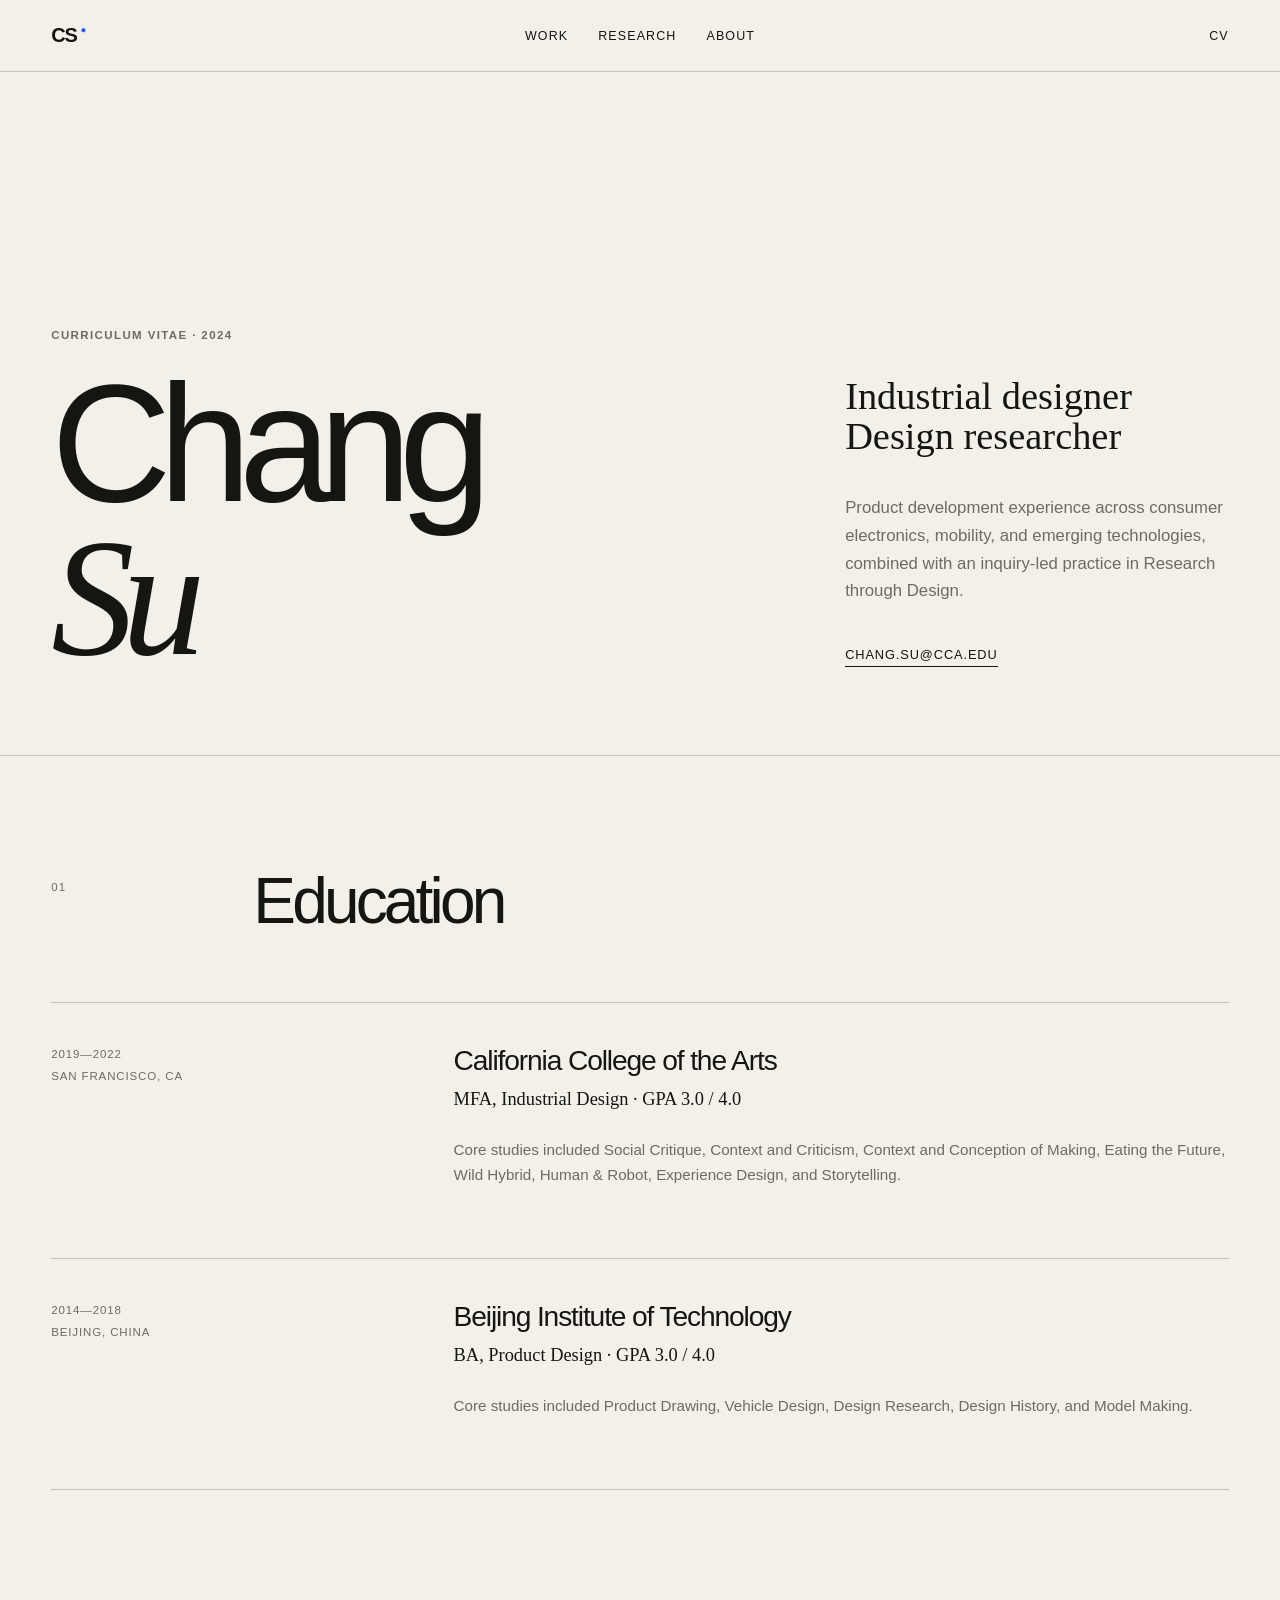
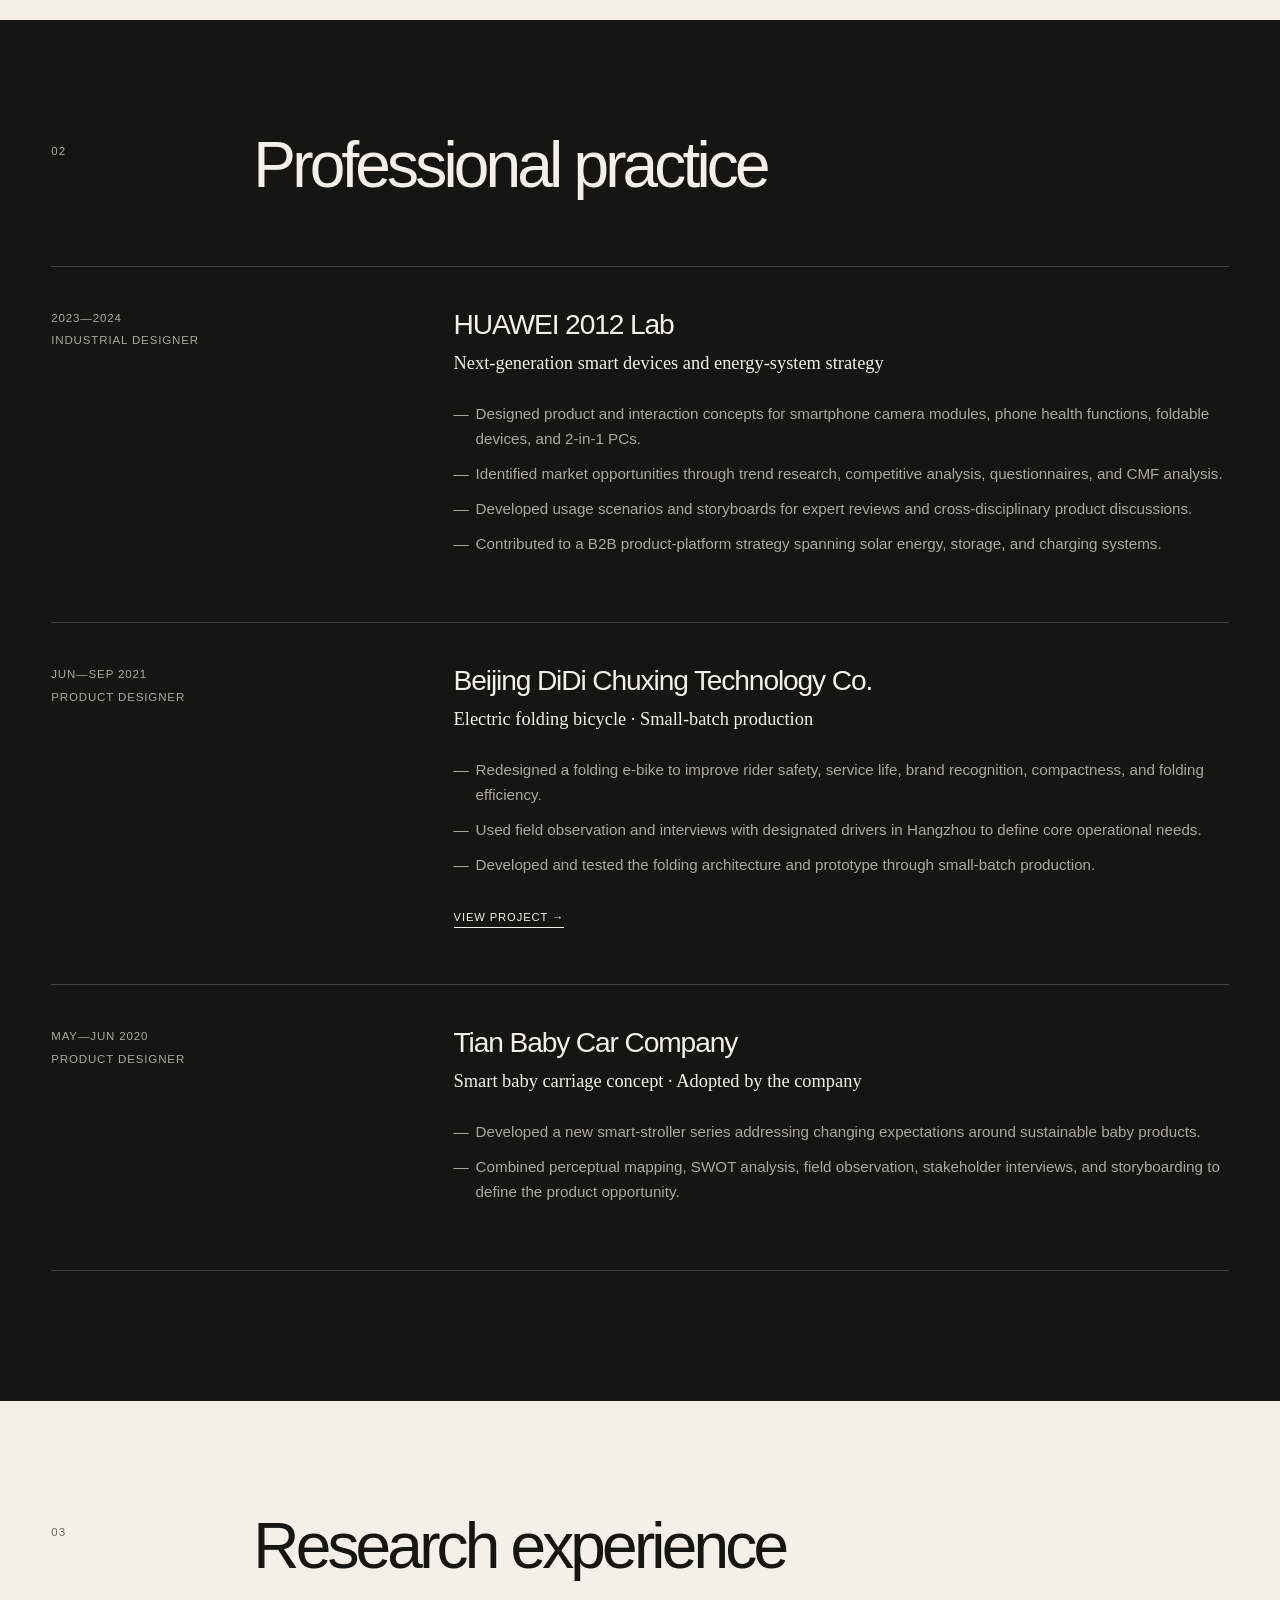
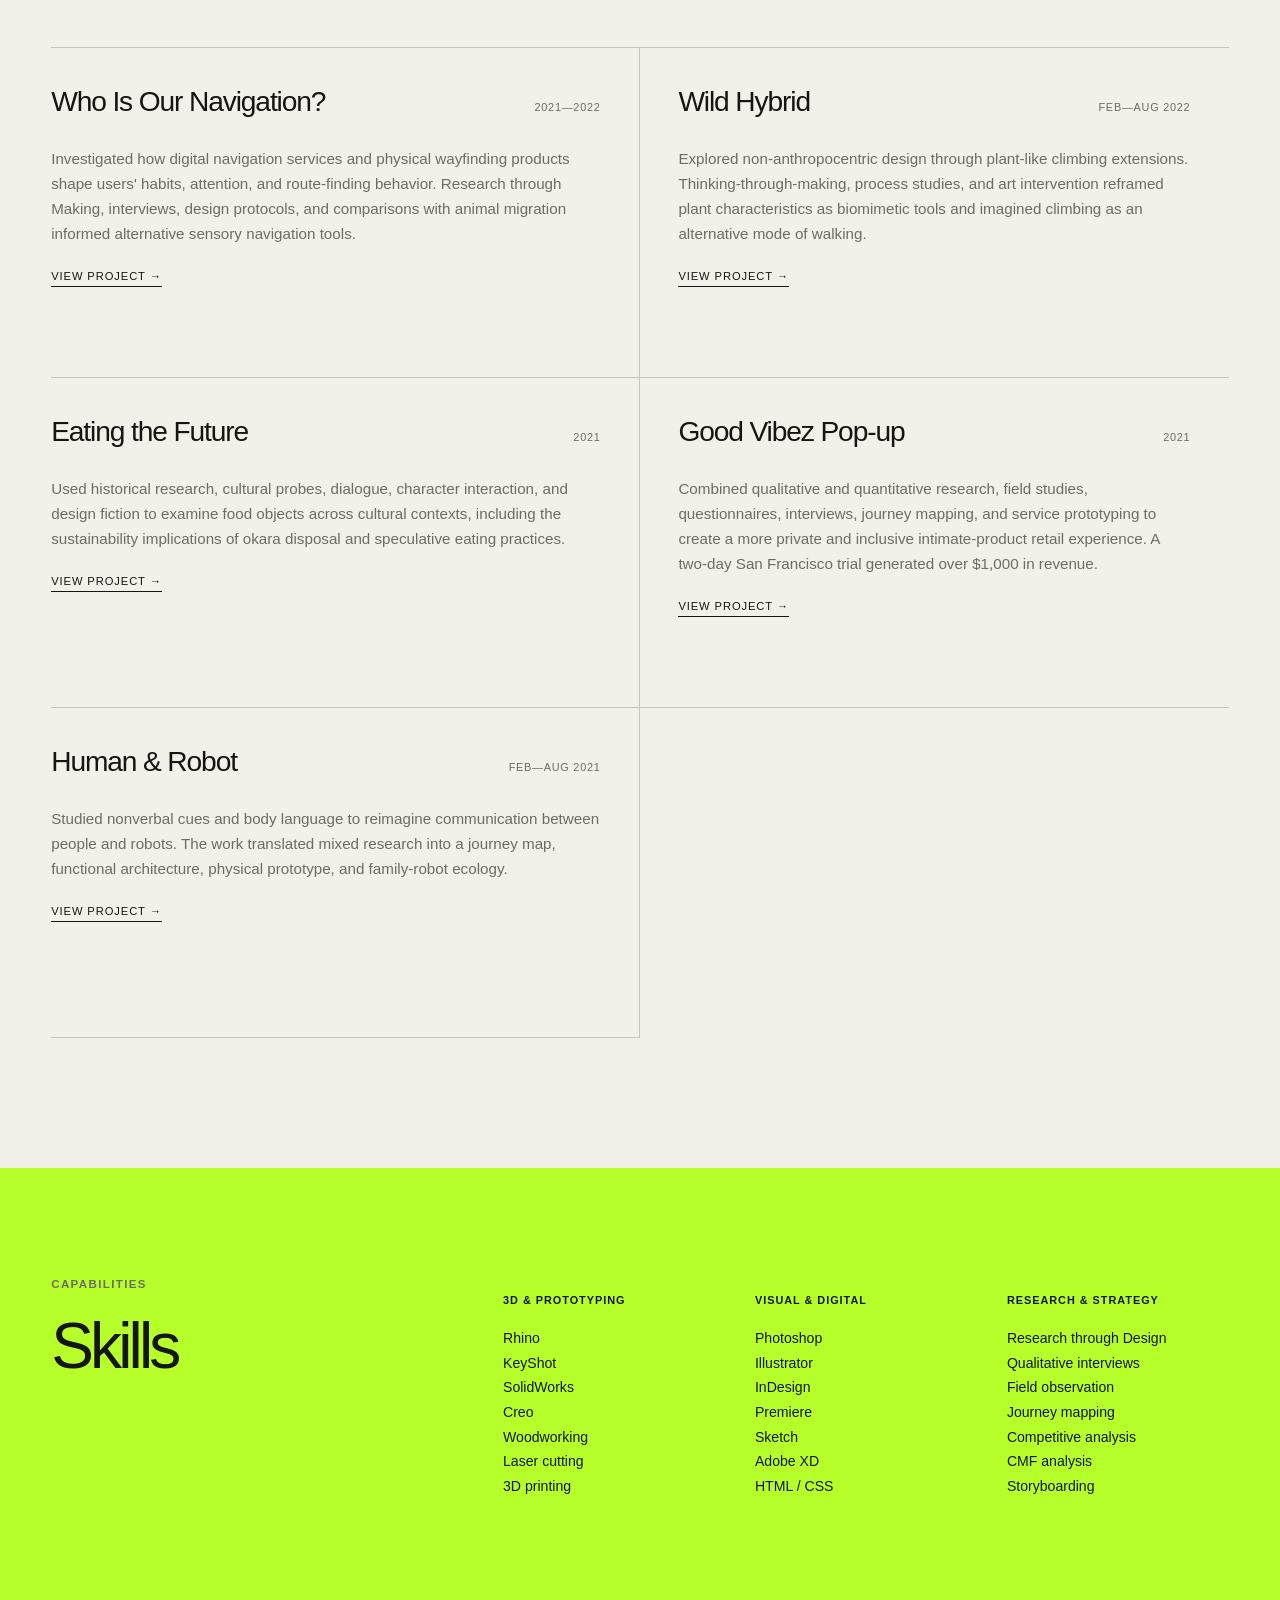
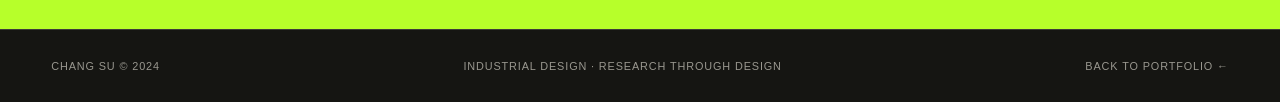
==== cv.html @ 05074316 "Add portfolio CV page" ====
<!doctype html>
<html lang="en">
  <head>
    <meta charset="UTF-8" />
    <meta name="viewport" content="width=device-width, initial-scale=1.0" />
    <meta name="description" content="Curriculum vitae of Chang Su, an industrial designer and design researcher working across emerging technology, product systems, and research through design." />
    <title>CV — Chang Su</title>
    <link rel="stylesheet" href="styles.css" />
    <link rel="stylesheet" href="cv.css" />
  </head>
  <body class="cv-page">
    <header class="site-header">
      <a class="wordmark" href="index.html" aria-label="Chang Su, home">CS<span class="dot">●</span></a>
      <nav aria-label="Main navigation">
        <a href="index.html#work">Work</a>
        <a href="index.html#research">Research</a>
        <a href="index.html#about">About</a>
      </nav>
      <a class="header-link" href="cv.html" aria-current="page">CV</a>
    </header>

    <main class="cv-main">
      <section class="cv-intro" aria-labelledby="cv-title">
        <div>
          <p class="eyebrow">Curriculum vitae · 2024</p>
          <h1 id="cv-title">Chang<br /><em>Su</em></h1>
        </div>
        <div class="cv-profile">
          <p class="cv-role">Industrial designer<br />Design researcher</p>
          <p>Product development experience across consumer electronics, mobility, and emerging technologies, combined with an inquiry-led practice in Research through Design.</p>
          <a class="text-link" href="mailto:chang.su@cca.edu">chang.su@cca.edu</a>
        </div>
      </section>

      <section class="cv-section" aria-labelledby="education-title">
        <header class="cv-section-heading">
          <p class="cv-index">01</p>
          <h2 id="education-title">Education</h2>
        </header>
        <div class="cv-list">
          <article class="cv-entry">
            <div class="cv-entry-meta">
              <p>2019—2022</p>
              <p>San Francisco, CA</p>
            </div>
            <div class="cv-entry-body">
              <h3>California College of the Arts</h3>
              <p class="cv-position">MFA, Industrial Design · GPA 3.0 / 4.0</p>
              <p>Core studies included Social Critique, Context and Criticism, Context and Conception of Making, Eating the Future, Wild Hybrid, Human &amp; Robot, Experience Design, and Storytelling.</p>
            </div>
          </article>

          <article class="cv-entry">
            <div class="cv-entry-meta">
              <p>2014—2018</p>
              <p>Beijing, China</p>
            </div>
            <div class="cv-entry-body">
              <h3>Beijing Institute of Technology</h3>
              <p class="cv-position">BA, Product Design · GPA 3.0 / 4.0</p>
              <p>Core studies included Product Drawing, Vehicle Design, Design Research, Design History, and Model Making.</p>
            </div>
          </article>
        </div>
      </section>

      <section class="cv-section cv-section-dark" aria-labelledby="practice-title">
        <header class="cv-section-heading">
          <p class="cv-index">02</p>
          <h2 id="practice-title">Professional practice</h2>
        </header>
        <div class="cv-list">
          <article class="cv-entry">
            <div class="cv-entry-meta">
              <p>2023—2024</p>
              <p>Industrial Designer</p>
            </div>
            <div class="cv-entry-body">
              <h3>HUAWEI 2012 Lab</h3>
              <p class="cv-position">Next-generation smart devices and energy-system strategy</p>
              <ul>
                <li>Designed product and interaction concepts for smartphone camera modules, phone health functions, foldable devices, and 2-in-1 PCs.</li>
                <li>Identified market opportunities through trend research, competitive analysis, questionnaires, and CMF analysis.</li>
                <li>Developed usage scenarios and storyboards for expert reviews and cross-disciplinary product discussions.</li>
                <li>Contributed to a B2B product-platform strategy spanning solar energy, storage, and charging systems.</li>
              </ul>
            </div>
          </article>

          <article class="cv-entry">
            <div class="cv-entry-meta">
              <p>Jun—Sep 2021</p>
              <p>Product Designer</p>
            </div>
            <div class="cv-entry-body">
              <h3>Beijing DiDi Chuxing Technology Co.</h3>
              <p class="cv-position">Electric folding bicycle · Small-batch production</p>
              <ul>
                <li>Redesigned a folding e-bike to improve rider safety, service life, brand recognition, compactness, and folding efficiency.</li>
                <li>Used field observation and interviews with designated drivers in Hangzhou to define core operational needs.</li>
                <li>Developed and tested the folding architecture and prototype through small-batch production.</li>
              </ul>
              <a class="cv-project-link" href="project.html?project=didi">View project →</a>
            </div>
          </article>

          <article class="cv-entry">
            <div class="cv-entry-meta">
              <p>May—Jun 2020</p>
              <p>Product Designer</p>
            </div>
            <div class="cv-entry-body">
              <h3>Tian Baby Car Company</h3>
              <p class="cv-position">Smart baby carriage concept · Adopted by the company</p>
              <ul>
                <li>Developed a new smart-stroller series addressing changing expectations around sustainable baby products.</li>
                <li>Combined perceptual mapping, SWOT analysis, field observation, stakeholder interviews, and storyboarding to define the product opportunity.</li>
              </ul>
            </div>
          </article>
        </div>
      </section>

      <section class="cv-section" aria-labelledby="research-experience-title">
        <header class="cv-section-heading">
          <p class="cv-index">03</p>
          <h2 id="research-experience-title">Research experience</h2>
        </header>
        <div class="cv-projects">
          <article>
            <div class="cv-project-top"><h3>Who Is Our Navigation?</h3><p>2021—2022</p></div>
            <p>Investigated how digital navigation services and physical wayfinding products shape users' habits, attention, and route-finding behavior. Research through Making, interviews, design protocols, and comparisons with animal migration informed alternative sensory navigation tools.</p>
            <a class="cv-project-link" href="project.html?project=navigation">View project →</a>
          </article>
          <article>
            <div class="cv-project-top"><h3>Wild Hybrid</h3><p>Feb—Aug 2022</p></div>
            <p>Explored non-anthropocentric design through plant-like climbing extensions. Thinking-through-making, process studies, and art intervention reframed plant characteristics as biomimetic tools and imagined climbing as an alternative mode of walking.</p>
            <a class="cv-project-link" href="project.html?project=wild-hybrid">View project →</a>
          </article>
          <article>
            <div class="cv-project-top"><h3>Eating the Future</h3><p>2021</p></div>
            <p>Used historical research, cultural probes, dialogue, character interaction, and design fiction to examine food objects across cultural contexts, including the sustainability implications of okara disposal and speculative eating practices.</p>
            <a class="cv-project-link" href="project.html?project=eating-future">View project →</a>
          </article>
          <article>
            <div class="cv-project-top"><h3>Good Vibez Pop-up</h3><p>2021</p></div>
            <p>Combined qualitative and quantitative research, field studies, questionnaires, interviews, journey mapping, and service prototyping to create a more private and inclusive intimate-product retail experience. A two-day San Francisco trial generated over $1,000 in revenue.</p>
            <a class="cv-project-link" href="project.html?project=good-vibez">View project →</a>
          </article>
          <article>
            <div class="cv-project-top"><h3>Human &amp; Robot</h3><p>Feb—Aug 2021</p></div>
            <p>Studied nonverbal cues and body language to reimagine communication between people and robots. The work translated mixed research into a journey map, functional architecture, physical prototype, and family-robot ecology.</p>
            <a class="cv-project-link" href="project.html?project=human-robot">View project →</a>
          </article>
        </div>
      </section>

      <section class="cv-skills" aria-labelledby="skills-title">
        <div>
          <p class="eyebrow">Capabilities</p>
          <h2 id="skills-title">Skills</h2>
        </div>
        <div class="cv-skill-groups">
          <div><h3>3D &amp; prototyping</h3><p>Rhino<br />KeyShot<br />SolidWorks<br />Creo<br />Woodworking<br />Laser cutting<br />3D printing</p></div>
          <div><h3>Visual &amp; digital</h3><p>Photoshop<br />Illustrator<br />InDesign<br />Premiere<br />Sketch<br />Adobe XD<br />HTML / CSS</p></div>
          <div><h3>Research &amp; strategy</h3><p>Research through Design<br />Qualitative interviews<br />Field observation<br />Journey mapping<br />Competitive analysis<br />CMF analysis<br />Storyboarding</p></div>
        </div>
      </section>
    </main>

    <footer>
      <p>Chang Su © 2024</p>
      <p>Industrial design · Research through Design</p>
      <a href="index.html">Back to portfolio ←</a>
    </footer>
  </body>
</html>
---- styles.css ----
:root {
  --ink: #151512;
  --paper: #f2f0e9;
  --acid: #b7ff2a;
  --blue: #2756ff;
  --line: rgba(21, 21, 18, 0.2);
  --muted: #6d6b64;
  --pad: clamp(20px, 4vw, 64px);
}

* { box-sizing: border-box; }
html { scroll-behavior: smooth; }
body { margin: 0; background: var(--paper); color: var(--ink); font-family: Arial, Helvetica, sans-serif; }
a { color: inherit; text-decoration: none; }
img { display: block; width: 100%; }
button { font: inherit; }

.site-header { position: sticky; top: 0; z-index: 20; display: grid; grid-template-columns: 1fr auto 1fr; align-items: center; min-height: 72px; padding: 0 var(--pad); border-bottom: 1px solid var(--line); background: rgba(242, 240, 233, 0.88); backdrop-filter: blur(14px); }
.wordmark { font-size: 1.25rem; font-weight: 800; letter-spacing: -0.06em; }
.dot { color: var(--blue); font-size: .48em; margin-left: 4px; vertical-align: top; }
nav { display: flex; gap: 30px; font-size: .78rem; text-transform: uppercase; letter-spacing: .09em; }
nav a, .header-link, footer a { transition: opacity .2s; }
nav a:hover, .header-link:hover, footer a:hover { opacity: .48; }
.header-link { justify-self: end; font-size: .78rem; text-transform: uppercase; letter-spacing: .09em; }

.hero { min-height: calc(100vh - 72px); display: grid; grid-template-columns: minmax(0, 1.05fr) minmax(360px, .65fr); gap: clamp(36px, 6vw, 100px); padding: clamp(70px, 10vw, 150px) var(--pad) 72px; border-bottom: 1px solid var(--line); }
.hero-copy { display: flex; flex-direction: column; align-items: flex-start; }
.eyebrow { margin: 0 0 26px; color: var(--muted); font-size: .72rem; font-weight: 700; text-transform: uppercase; letter-spacing: .12em; }
h1 { max-width: 1050px; margin: 0; font-size: clamp(3.2rem, 6.7vw, 7.8rem); line-height: .92; letter-spacing: -.075em; font-weight: 500; }
h1 em { font-family: Georgia, 'Times New Roman', serif; font-weight: 400; }
.hero-intro { max-width: 670px; margin: auto 0 0; padding-top: 65px; font-size: clamp(1rem, 1.35vw, 1.3rem); line-height: 1.55; }
.hero-actions { display: flex; align-items: center; gap: 28px; margin-top: 34px; }
.button { display: inline-flex; padding: 15px 20px; border: 1px solid var(--ink); font-size: .76rem; text-transform: uppercase; letter-spacing: .07em; transition: background .2s, color .2s; }
.button-dark { background: var(--ink); color: var(--paper); }
.button-dark:hover { background: var(--blue); border-color: var(--blue); }
.text-link { font-size: .8rem; text-transform: uppercase; letter-spacing: .07em; border-bottom: 1px solid currentColor; padding-bottom: 4px; }
.hero-figure { align-self: end; margin: 0; }
.hero-figure img { aspect-ratio: 3 / 4; object-fit: cover; filter: saturate(.85); }
.hero-figure figcaption, .research-image figcaption { display: flex; gap: 20px; margin-top: 11px; font-size: .68rem; line-height: 1.4; text-transform: uppercase; letter-spacing: .06em; }

.work-section { padding: 110px var(--pad) 140px; }
.section-heading { display: flex; justify-content: space-between; align-items: end; margin-bottom: 60px; }
h2 { margin: 0; font-size: clamp(2.7rem, 5vw, 5.7rem); line-height: .95; letter-spacing: -.06em; font-weight: 500; }
.filters { display: flex; gap: 7px; }
.filter { padding: 9px 13px; border: 1px solid var(--line); border-radius: 999px; background: transparent; color: var(--muted); cursor: pointer; font-size: .72rem; text-transform: uppercase; letter-spacing: .08em; }
.filter.is-active, .filter:hover { background: var(--ink); color: var(--paper); border-color: var(--ink); }
.project-grid { display: grid; grid-template-columns: repeat(2, minmax(0, 1fr)); gap: 90px 24px; }
.project-card { position: relative; display: block; transition: opacity .25s, transform .25s; }
.project-card.is-hidden { display: none; }
.project-card:hover { transform: translateY(-5px); }
.project-media { overflow: hidden; aspect-ratio: 16 / 11; margin-bottom: 18px; background: #ddd9ce; }
.project-media img { height: 100%; object-fit: cover; transition: transform .6s cubic-bezier(.2,.7,.2,1); }
.project-card:hover .project-media img { transform: scale(1.025); }
.image-tall img { object-position: center 53%; }
.project-meta { display: flex; justify-content: space-between; gap: 16px; color: var(--muted); font-size: .68rem; text-transform: uppercase; letter-spacing: .075em; }
.project-card h3 { margin: 13px 0 8px; font-size: clamp(1.6rem, 2.4vw, 2.65rem); letter-spacing: -.045em; font-weight: 500; }
.project-card p { max-width: 620px; margin: 0; padding-right: 50px; color: var(--muted); font-size: .95rem; line-height: 1.5; }
.project-arrow { position: absolute; right: 4px; bottom: 0; font-size: 1.4rem; }
.didi-graphic { position: relative; background: #ff7b27; }
.didi-graphic strong { position: absolute; left: 7%; top: 2%; color: rgba(255,255,255,.92); font-size: clamp(9rem, 25vw, 24rem); line-height: 1; font-weight: 800; letter-spacing: -.12em; }
.wheel { position: absolute; bottom: 13%; width: 18%; aspect-ratio: 1; border: 10px solid var(--ink); border-radius: 50%; z-index: 2; }
.wheel-one { left: 18%; }.wheel-two { right: 15%; }
.bike-line { position: absolute; left: 26%; bottom: 22%; width: 46%; height: 28%; border-left: 11px solid var(--ink); border-bottom: 11px solid var(--ink); transform: skew(-30deg); z-index: 2; }
.portfolio-graphic { position: relative; isolation: isolate; }
.portfolio-graphic::before { content: ''; position: absolute; inset: 5%; border: 1px solid rgba(21,21,18,.3); }
.portfolio-graphic span, .portfolio-graphic i { position: absolute; display: block; border: clamp(8px, 1vw, 14px) solid var(--ink); }
.portfolio-graphic b { position: absolute; right: 7%; bottom: 4%; font-size: clamp(3rem, 8vw, 8rem); line-height: .8; letter-spacing: -.08em; }
.graphic-health { background: #8aefd0; }
.graphic-health span { left: 16%; top: 22%; width: 58%; height: 42%; border-width: 0 0 12px; transform: skew(-24deg); }
.graphic-health i { right: 15%; top: 16%; width: 22%; aspect-ratio: 1; border-radius: 50%; }
.graphic-camera { background: #c9ced6; }
.graphic-camera span { left: 15%; top: 18%; width: 47%; aspect-ratio: 1; border-radius: 22%; box-shadow: 26px 26px 0 rgba(21,21,18,.16); }
.graphic-camera i { right: 16%; top: 24%; width: 25%; aspect-ratio: 1; border-radius: 50%; }
.graphic-power { background: #ff5d50; }
.graphic-power span { left: 14%; top: 16%; width: 28%; height: 58%; }
.graphic-power i { left: 47%; top: 28%; width: 39%; height: 31%; }
.graphic-battery { background: #777872; color: white; }
.graphic-battery span { left: 22%; top: 17%; width: 48%; height: 65%; border-radius: 28px; }
.graphic-battery i { left: 37%; top: 8%; width: 18%; height: 12%; }
.graphic-fold { background: #5377ff; }
.graphic-fold span { left: 12%; top: 14%; width: 34%; height: 68%; transform: skewY(-8deg); }
.graphic-fold i { right: 16%; top: 14%; width: 34%; height: 68%; transform: skewY(8deg); }
.graphic-charge { background: #9ce7f4; }
.graphic-charge span { left: 20%; top: 12%; width: 60%; aspect-ratio: 1; border-radius: 50%; }
.graphic-charge i { left: 40%; top: 33%; width: 20%; aspect-ratio: 1; border-radius: 50%; }

.research-section { display: grid; grid-template-columns: .3fr 1fr .72fr; gap: clamp(30px, 5vw, 90px); padding: 120px var(--pad); background: var(--acid); }
.research-number { font-size: .72rem; letter-spacing: .1em; }
.research-copy h2 { max-width: 800px; }
.research-lead { max-width: 850px; margin: 45px 0 26px; font-family: Georgia, 'Times New Roman', serif; font-size: clamp(1.45rem, 2.4vw, 2.5rem); line-height: 1.22; }
.research-copy > p:last-of-type { max-width: 680px; font-size: 1rem; line-height: 1.6; }
.research-methods { display: flex; flex-wrap: wrap; gap: 8px; margin-top: 35px; }
.research-methods span { padding: 8px 11px; border: 1px solid rgba(21,21,18,.36); border-radius: 999px; font-size: .68rem; text-transform: uppercase; letter-spacing: .06em; }
.research-image { align-self: end; margin: 0; }
.research-image img { max-height: 580px; object-fit: cover; filter: grayscale(1) contrast(1.08); }

.about-section { display: grid; grid-template-columns: 1fr 1fr; gap: clamp(50px, 8vw, 150px); padding: 130px var(--pad); background: var(--ink); color: var(--paper); }
.about-section h2 { max-width: 850px; }
.about-body > p { max-width: 650px; margin: 68px 0 55px; font-family: Georgia, 'Times New Roman', serif; font-size: clamp(1.25rem, 2vw, 2rem); line-height: 1.35; }
.about-columns { display: grid; grid-template-columns: repeat(3, 1fr); gap: 20px; padding-top: 26px; border-top: 1px solid rgba(242,240,233,.28); }
.about-columns h3 { margin: 0 0 15px; color: #929187; font-size: .68rem; text-transform: uppercase; letter-spacing: .09em; }
.about-columns p { margin: 0; font-size: .82rem; line-height: 1.7; }
.about-actions { display: flex; align-items: center; gap: 25px; margin-top: 56px; }
.button-light { border-color: var(--paper); background: var(--paper); color: var(--ink); }
.button-light:hover { background: var(--acid); border-color: var(--acid); }
.text-link.light { color: var(--paper); }

footer { display: flex; justify-content: space-between; gap: 20px; padding: 30px var(--pad); border-top: 1px solid rgba(242,240,233,.18); background: var(--ink); color: #99978f; font-size: .68rem; text-transform: uppercase; letter-spacing: .08em; }
footer p { margin: 0; }

@media (max-width: 900px) {
  .site-header { grid-template-columns: 1fr auto; }
  .site-header nav { display: none; }
  .hero { grid-template-columns: 1fr; padding-top: 70px; }
  .hero-intro { margin-top: 35px; padding-top: 0; }
  .hero-figure { width: min(75%, 460px); justify-self: end; }
  .research-section { grid-template-columns: 1fr; }
  .research-number { display: none; }
  .research-image { width: 62%; justify-self: end; }
  .about-section { grid-template-columns: 1fr; }
  .about-body > p { margin-top: 10px; }
}

@media (max-width: 620px) {
  .hero { min-height: auto; }
  h1 { font-size: clamp(3rem, 15vw, 5rem); }
  .hero-figure { width: 100%; }
  .hero-actions, .about-actions { align-items: flex-start; flex-direction: column; }
  .section-heading { align-items: flex-start; flex-direction: column; gap: 30px; }
  .project-grid { grid-template-columns: 1fr; gap: 65px; }
  .research-image { width: 100%; }
  .about-columns { grid-template-columns: 1fr; gap: 30px; }
  footer { flex-direction: column; }
}

@media (prefers-reduced-motion: reduce) {
  html { scroll-behavior: auto; }
  *, *::before, *::after { transition-duration: .01ms !important; }
}
---- cv.css ----
.cv-main { overflow: hidden; }

.cv-intro {
  min-height: 76vh;
  display: grid;
  grid-template-columns: minmax(0, 1.15fr) minmax(320px, .65fr);
  gap: clamp(50px, 9vw, 160px);
  align-items: end;
  padding: clamp(80px, 11vw, 160px) var(--pad) 80px;
  border-bottom: 1px solid var(--line);
}

.cv-intro h1 { font-size: clamp(5.5rem, 13vw, 13rem); }
.cv-profile { max-width: 620px; padding-bottom: 12px; }
.cv-role { margin: 0 0 38px; font-family: Georgia, 'Times New Roman', serif; font-size: clamp(1.8rem, 3vw, 3.2rem); line-height: 1.05; }
.cv-profile > p:not(.cv-role) { margin: 0 0 40px; color: var(--muted); font-size: 1.05rem; line-height: 1.65; }

.cv-section { padding: 115px var(--pad) 130px; }
.cv-section-heading { display: grid; grid-template-columns: minmax(120px, .3fr) 1.7fr; gap: 30px; align-items: start; margin-bottom: 70px; }
.cv-index { margin: 10px 0 0; color: var(--muted); font-size: .72rem; letter-spacing: .1em; }
.cv-section-heading h2 { max-width: 1000px; }
.cv-list { border-top: 1px solid var(--line); }
.cv-entry { display: grid; grid-template-columns: minmax(190px, .42fr) minmax(0, 1fr); gap: clamp(35px, 6vw, 100px); padding: 42px 0 56px; border-bottom: 1px solid var(--line); }
.cv-entry-meta { color: var(--muted); font-size: .72rem; line-height: 1.6; text-transform: uppercase; letter-spacing: .075em; }
.cv-entry-meta p { margin: 0 0 4px; }
.cv-entry-body { max-width: 970px; }
.cv-entry-body h3, .cv-projects h3 { margin: 0; font-size: clamp(1.5rem, 2.2vw, 2.3rem); font-weight: 500; letter-spacing: -.04em; }
.cv-position { margin: 10px 0 25px; font-family: Georgia, 'Times New Roman', serif; font-size: 1.15rem; line-height: 1.35; }
.cv-entry-body > p:last-child, .cv-entry-body li, .cv-projects article > p { color: var(--muted); font-size: .95rem; line-height: 1.65; }
.cv-entry-body ul { margin: 25px 0 0; padding: 0; list-style: none; }
.cv-entry-body li { position: relative; padding: 0 0 10px 22px; }
.cv-entry-body li::before { content: '—'; position: absolute; left: 0; }

.cv-section-dark { background: var(--ink); color: var(--paper); }
.cv-section-dark .cv-list, .cv-section-dark .cv-entry { border-color: rgba(242,240,233,.2); }
.cv-section-dark .cv-index, .cv-section-dark .cv-entry-meta, .cv-section-dark .cv-entry-body li { color: #aaa89f; }
.cv-project-link { display: inline-block; margin-top: 24px; padding-bottom: 4px; border-bottom: 1px solid currentColor; font-size: .7rem; text-transform: uppercase; letter-spacing: .08em; }
.cv-project-link:hover { opacity: .5; }

.cv-projects { display: grid; grid-template-columns: repeat(2, minmax(0, 1fr)); border-top: 1px solid var(--line); }
.cv-projects article { min-height: 330px; padding: 38px clamp(20px, 3vw, 48px) 46px 0; border-bottom: 1px solid var(--line); }
.cv-projects article:nth-child(odd) { border-right: 1px solid var(--line); }
.cv-projects article:nth-child(even) { padding-left: clamp(20px, 3vw, 48px); }
.cv-project-top { display: flex; justify-content: space-between; gap: 25px; align-items: baseline; }
.cv-project-top > p { flex: none; margin: 0; color: var(--muted); font-size: .68rem; text-transform: uppercase; letter-spacing: .07em; }
.cv-projects article > p { max-width: 680px; margin: 28px 0 0; }

.cv-skills { display: grid; grid-template-columns: .65fr 1.35fr; gap: clamp(50px, 8vw, 140px); padding: 110px var(--pad) 130px; background: var(--acid); }
.cv-skill-groups { display: grid; grid-template-columns: repeat(3, 1fr); gap: 30px; padding-top: 16px; }
.cv-skill-groups h3 { margin: 0 0 20px; font-size: .68rem; text-transform: uppercase; letter-spacing: .09em; }
.cv-skill-groups p { margin: 0; font-size: .88rem; line-height: 1.75; }

@media (max-width: 900px) {
  .cv-intro { min-height: auto; grid-template-columns: 1fr; }
  .cv-intro h1 { font-size: clamp(5.5rem, 24vw, 11rem); }
  .cv-section-heading { grid-template-columns: 1fr; gap: 12px; }
  .cv-index { margin-top: 0; }
  .cv-skills { grid-template-columns: 1fr; }
}

@media (max-width: 620px) {
  .cv-intro { padding-top: 70px; }
  .cv-entry { grid-template-columns: 1fr; gap: 25px; }
  .cv-projects { grid-template-columns: 1fr; }
  .cv-projects article, .cv-projects article:nth-child(even) { min-height: auto; padding: 34px 0 42px; border-right: 0; }
  .cv-skill-groups { grid-template-columns: 1fr; gap: 35px; }
}

@media print {
  .site-header, footer { display: none; }
  .cv-intro { min-height: auto; }
  .cv-section, .cv-skills, .cv-intro { padding: 36px; }
  .cv-section-dark { background: white; color: black; }
  .cv-section-dark .cv-index, .cv-section-dark .cv-entry-meta, .cv-section-dark .cv-entry-body li { color: #555; }
}
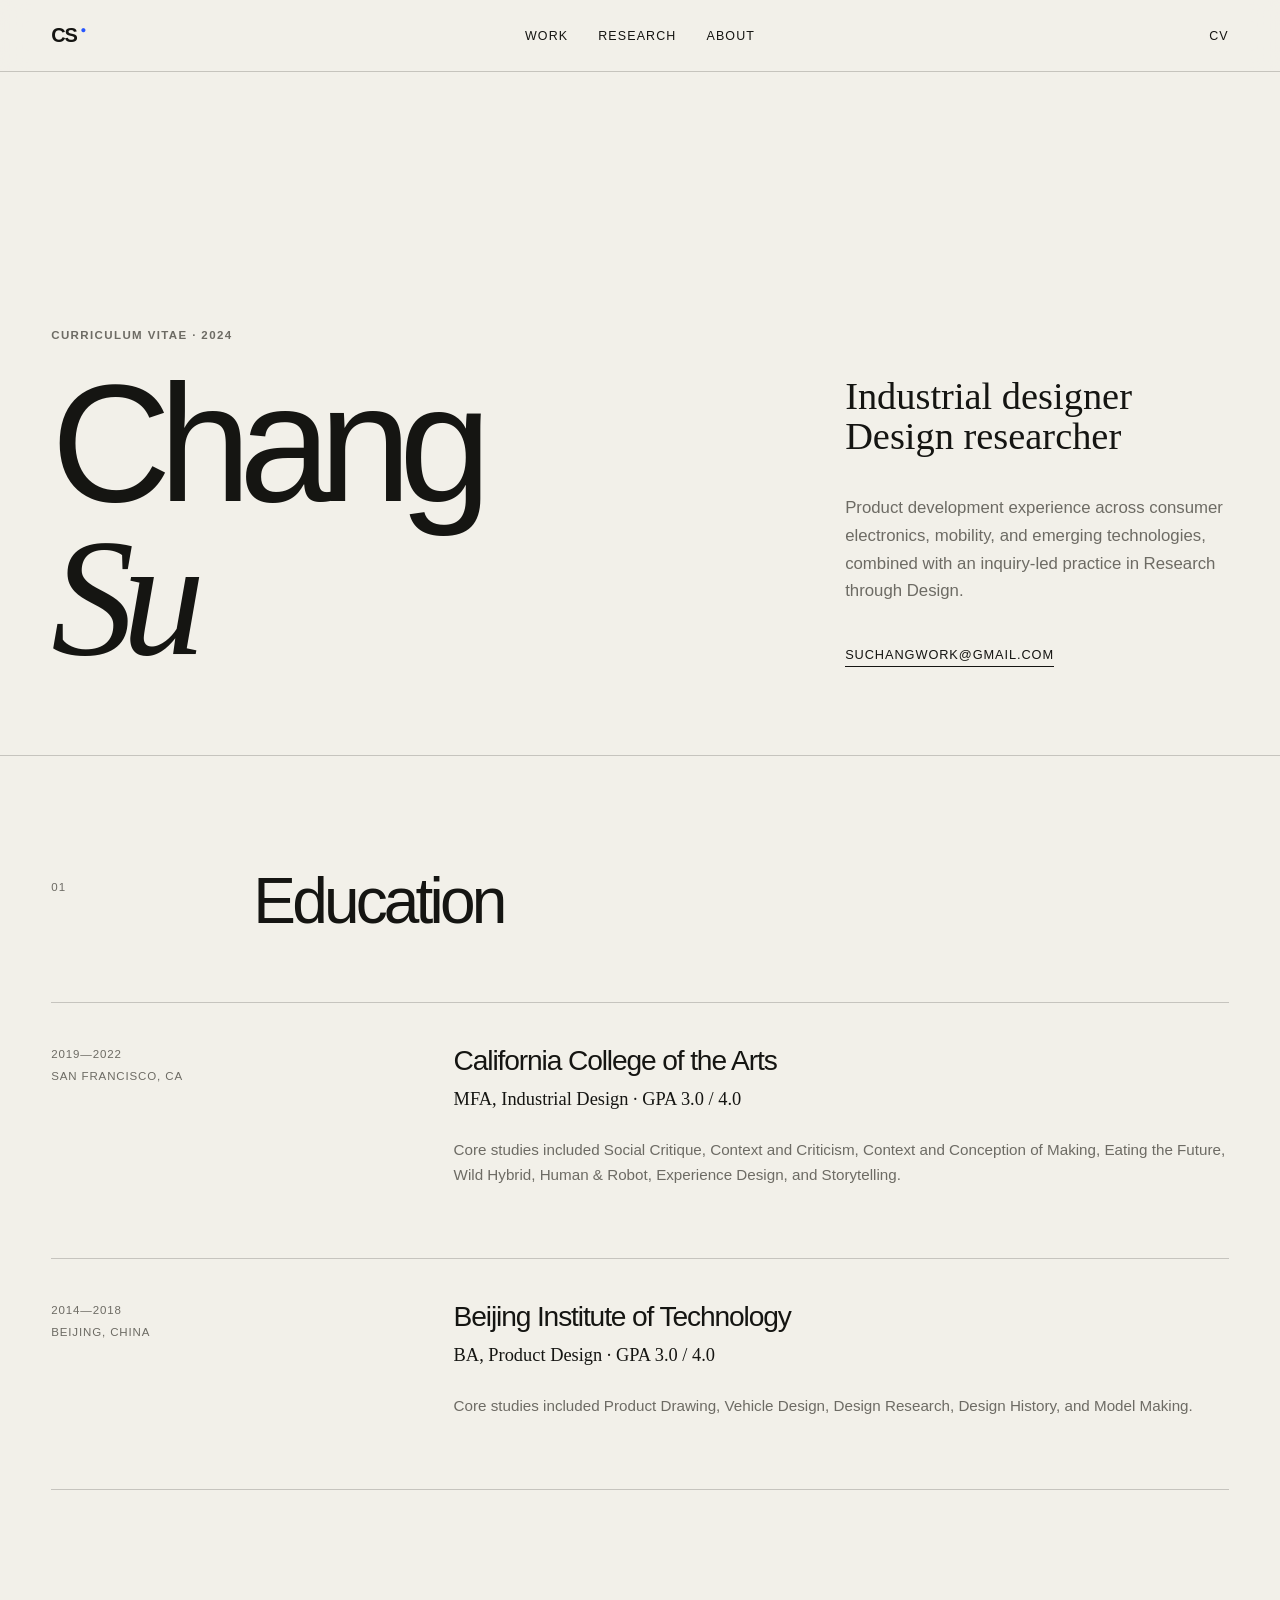
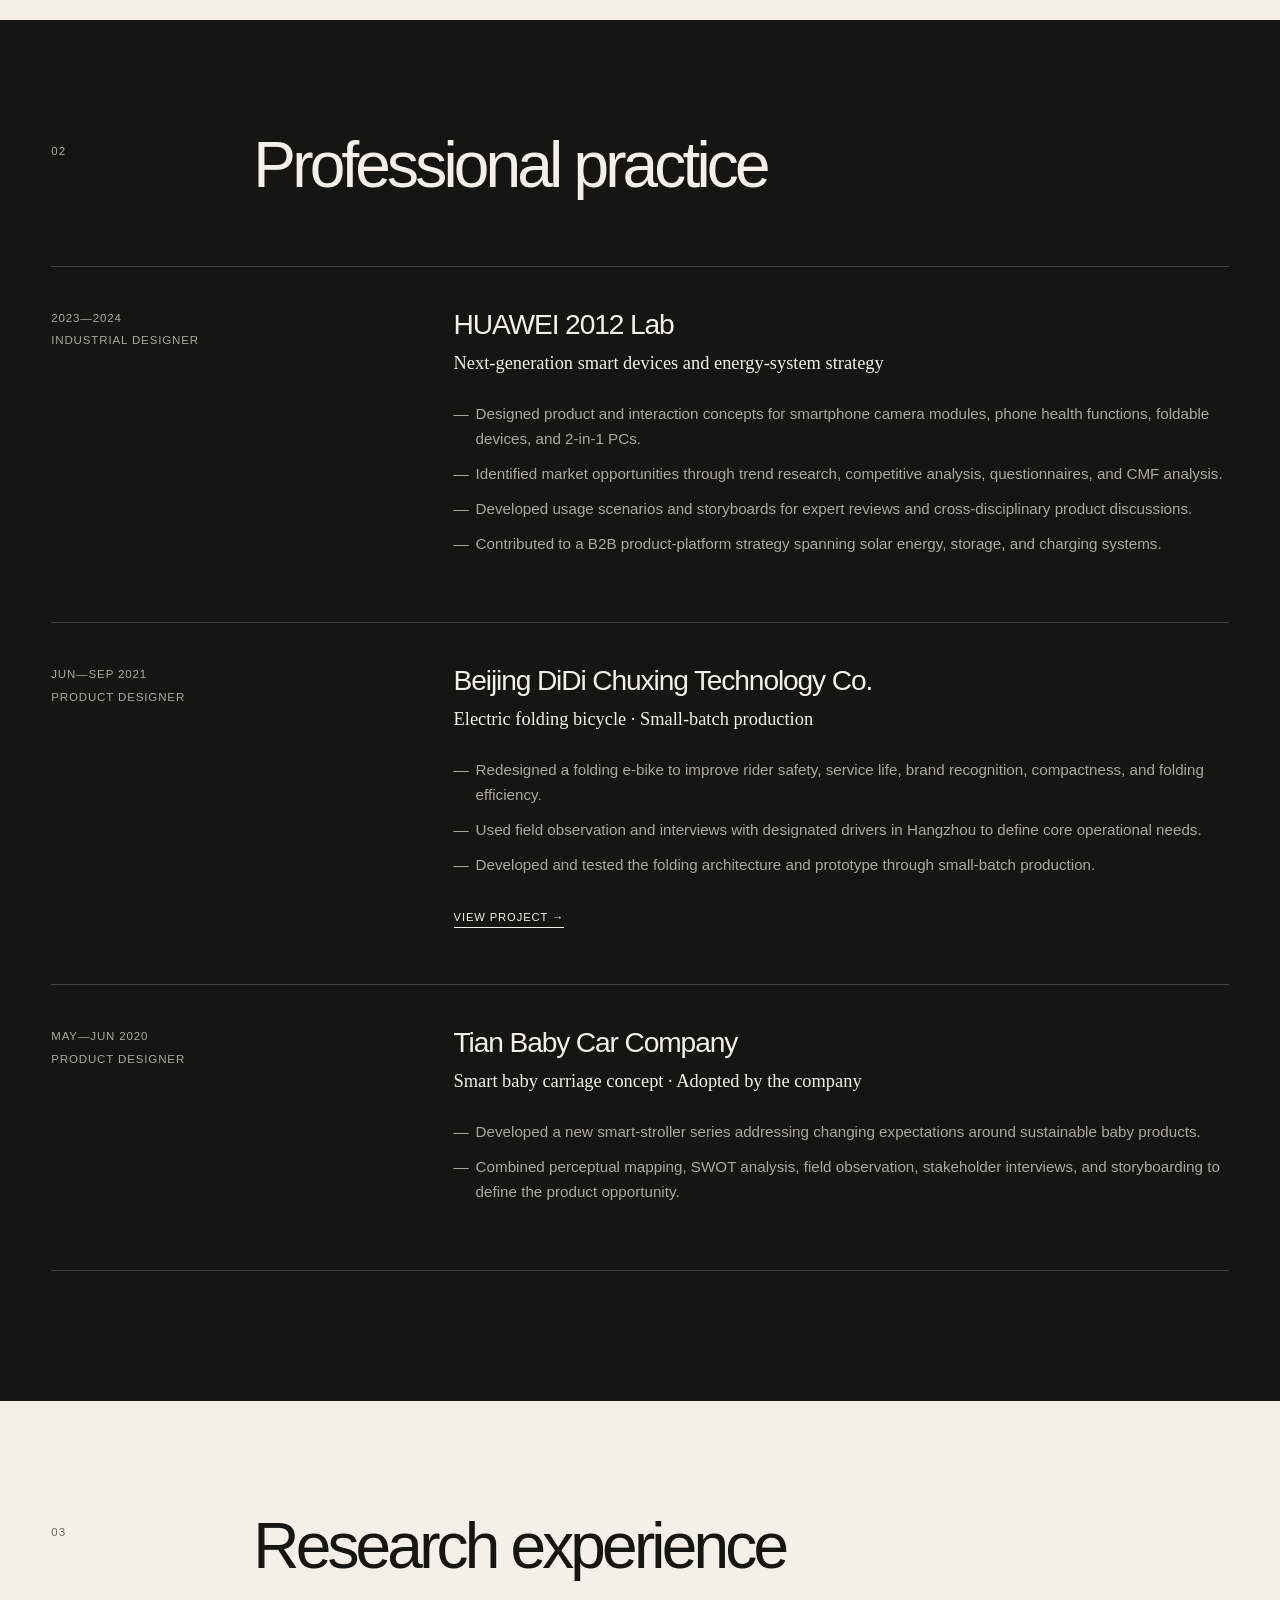
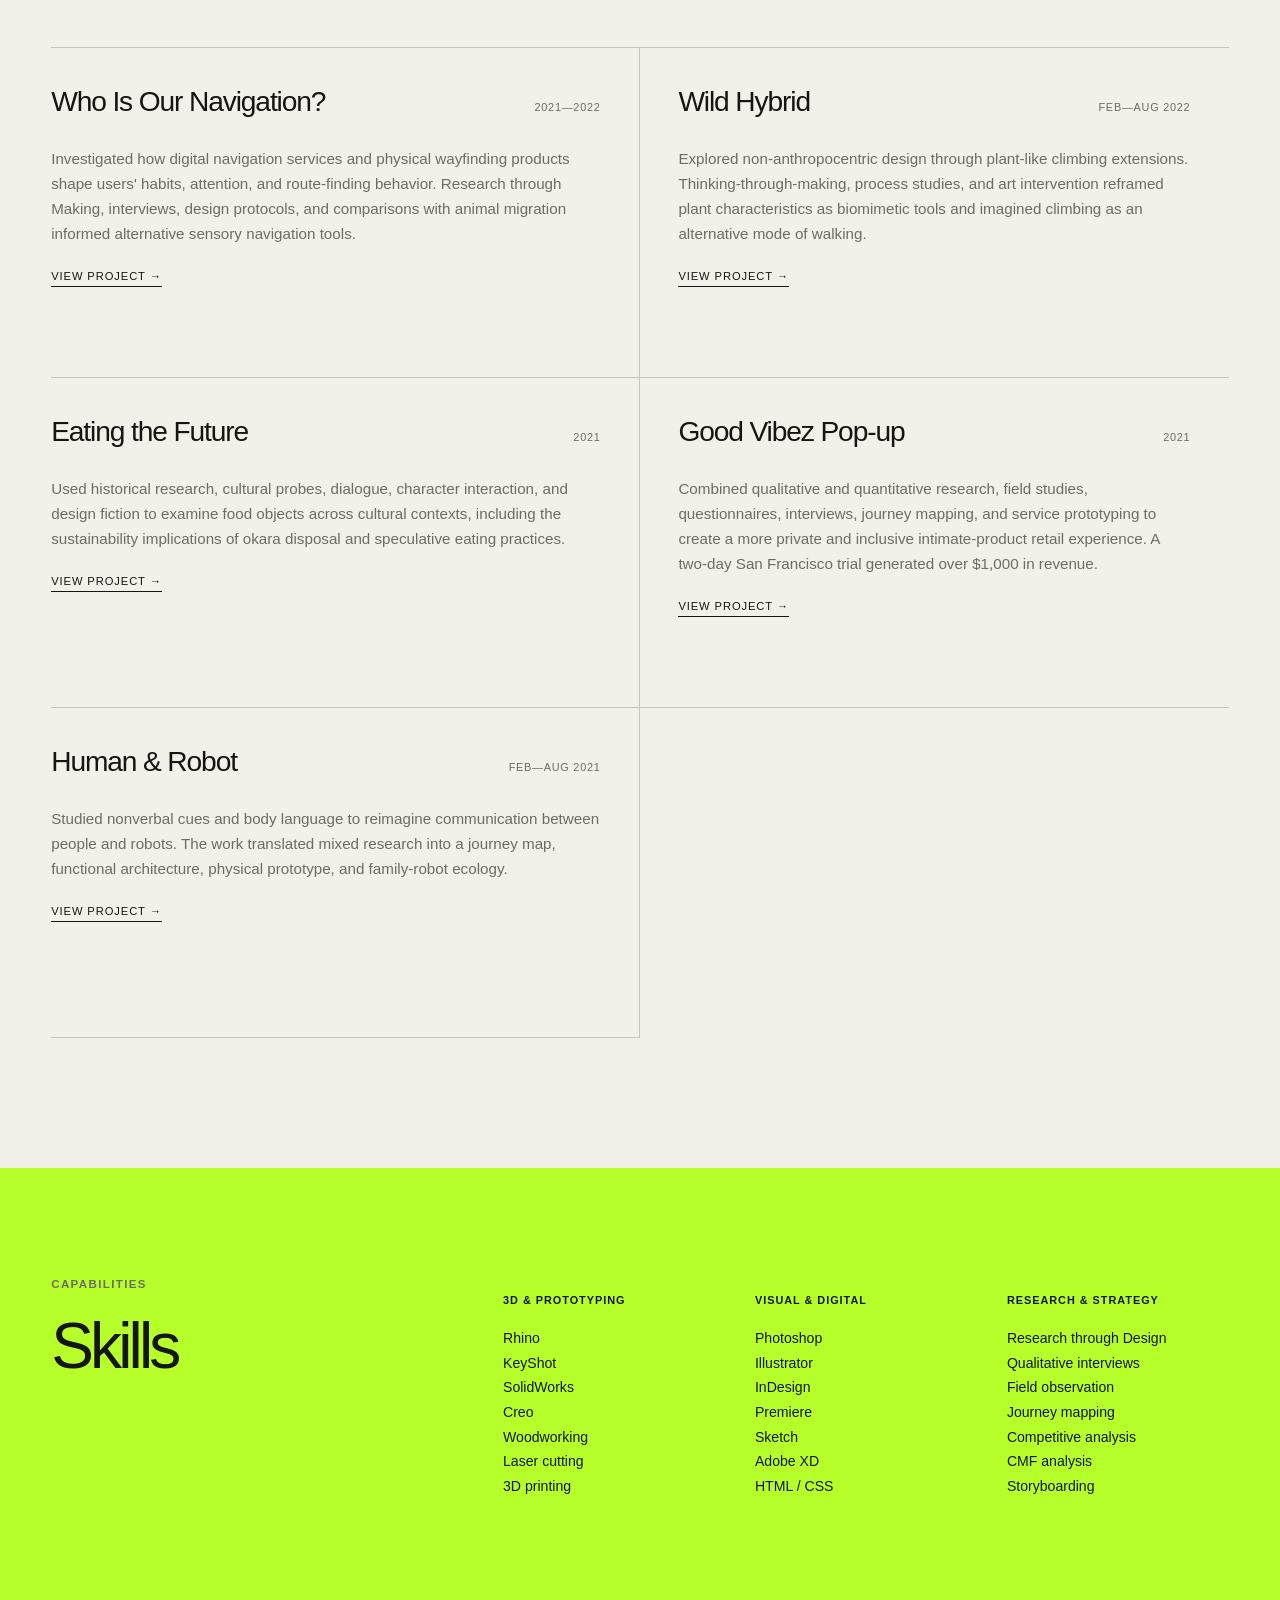
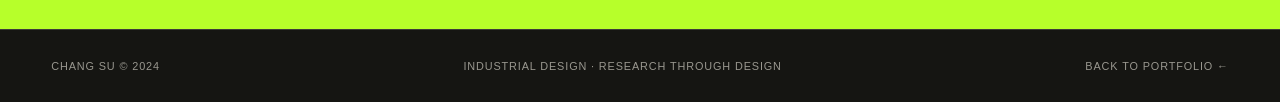
==== commit 2d81b7c3: "Update CV contact email" ====
--- a/cv.html
+++ b/cv.html
@@ -28,7 +28,7 @@
         <div class="cv-profile">
           <p class="cv-role">Industrial designer<br />Design researcher</p>
           <p>Product development experience across consumer electronics, mobility, and emerging technologies, combined with an inquiry-led practice in Research through Design.</p>
-          <a class="text-link" href="mailto:chang.su@cca.edu">chang.su@cca.edu</a>
+          <a class="text-link" href="mailto:suchangwork@gmail.com">suchangwork@gmail.com</a>
         </div>
       </section>
 
